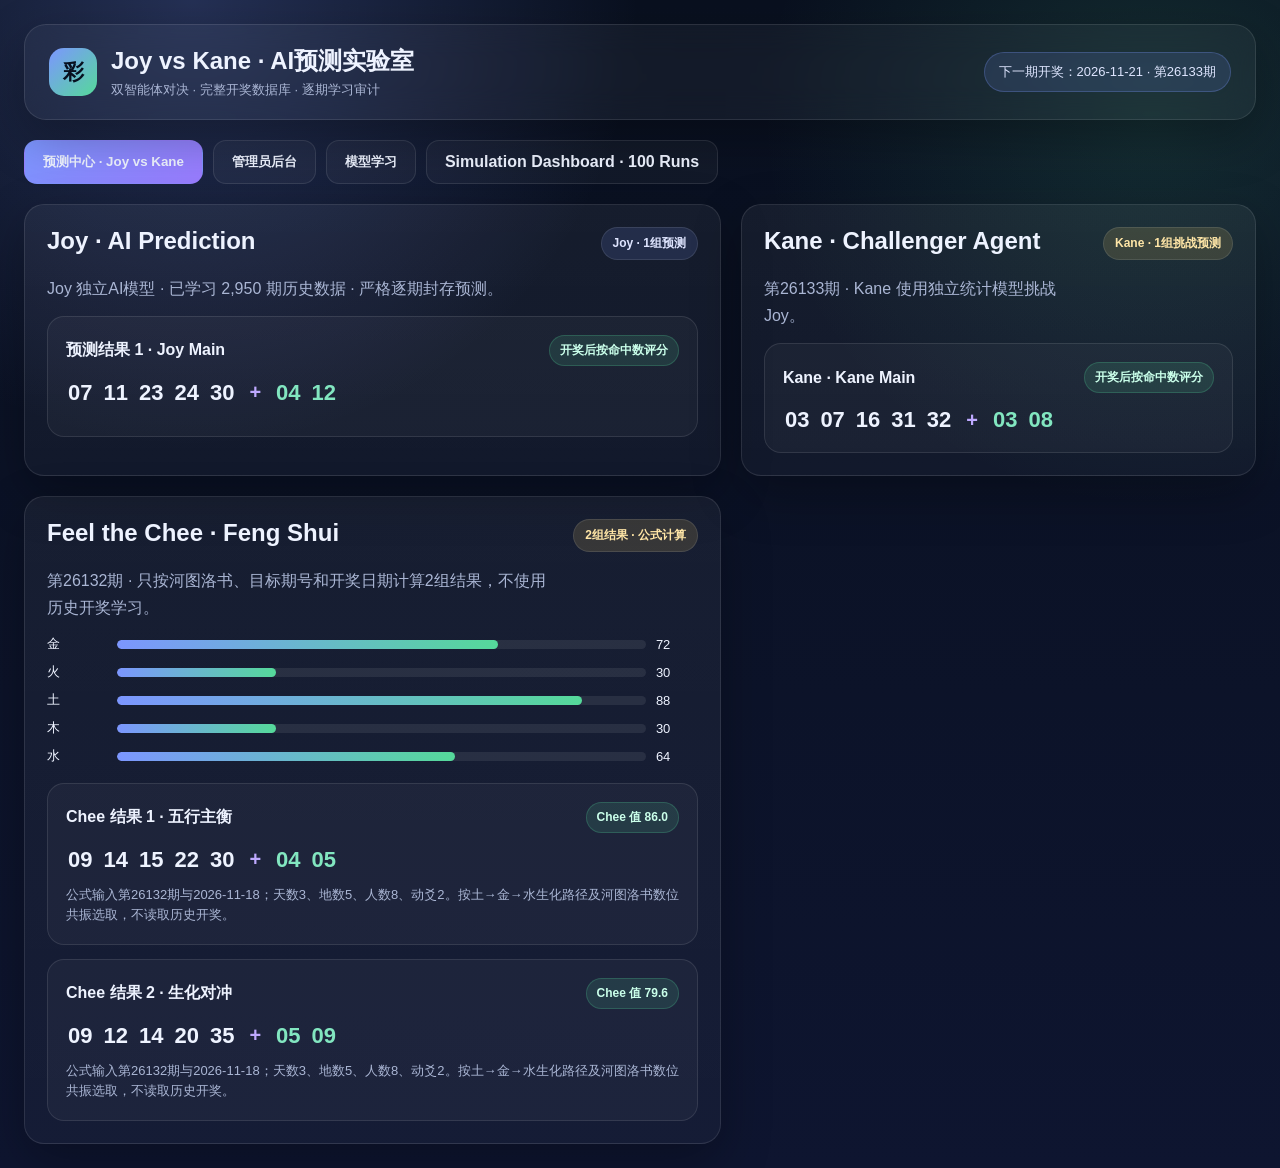
==== index.html @ 6cabce26 "Update homepage Joy ticket label" ====
<!DOCTYPE html>
<html lang="zh-CN">
<head>
<meta charset="UTF-8">
<meta name="viewport" content="width=device-width, initial-scale=1.0">
<meta http-equiv="Cache-Control" content="no-cache, no-store, must-revalidate">
<meta http-equiv="Pragma" content="no-cache">
<meta http-equiv="Expires" content="0">
<title>Feel the Chee · Joy vs Kane Prediction Lab</title>
<link rel="stylesheet" href="./assets/style.css?v=20261118-joykane6">
</head>
<body>
<div class="shell">
  <header class="header">
    <div class="brand">
      <div class="logo">彩</div>
      <div>
        <h1>Joy vs Kane · AI预测实验室</h1>
        <p>双智能体对决 · 完整开奖数据库 · 逐期学习审计</p>
      </div>
    </div>
    <div class="next">下一期开奖：正在读取...</div>
  </header>

  <nav class="tabs">
    <button class="tab active" data-page="prediction">预测中心 · Joy vs Kane</button>
    <button class="tab" data-page="admin">管理员后台</button>
    <button class="tab" data-page="learning">模型学习</button>
    <a class="tab" style="display:inline-block;text-decoration:none" href="./simulation.html">Simulation Dashboard · 100 Runs</a>
  </nav>

  <main>
    <section id="prediction" class="page active">
      <div class="grid">
        <div id="aiPredictionCard" class="card">
          <div class="section-head">
            <div>
              <h2>Joy · AI Prediction</h2>
              <div class="muted">Joy 的独立AI模型 · 严格逐期预测，开奖后学习。</div>
            </div>
            <span class="badge blue">Joy · 1组主预测</span>
          </div>
          <div class="forecast-list">
            <div class="forecast"><div class="muted">正在读取 Joy 的预测结果...</div></div>
          </div>
        </div>

        <div id="kanePredictionCard" class="card">
          <div class="section-head">
            <div>
              <h2>Kane · Challenger Agent</h2>
              <div class="muted">数学平衡与 OVERDUE NUMBERS 模型。独立训练，每期向 Joy 发起挑战。</div>
            </div>
            <span class="badge gold">Kane · 3组挑战预测</span>
          </div>
          <div class="forecast-list">
            <div class="forecast"><div class="muted">正在读取 Kane 的挑战号码...</div></div>
          </div>
        </div>

        <div id="cheePredictionCard" class="card">
          <div class="section-head">
            <div>
              <h2>Feel the Chee · Feng Shui</h2>
              <div class="muted">独立公式模型：只按河图洛书、目标期号与开奖日期计算，不使用历史开奖学习。</div>
            </div>
            <span class="badge gold">2组结果 · 公式计算</span>
          </div>
          <div class="chee-bars">
            <div class="chee-row"><span>金</span><div class="bar"><div class="fill" style="width:0%"></div></div><span>0</span></div>
            <div class="chee-row"><span>火</span><div class="bar"><div class="fill" style="width:0%"></div></div><span>0</span></div>
            <div class="chee-row"><span>土</span><div class="bar"><div class="fill" style="width:0%"></div></div><span>0</span></div>
            <div class="chee-row"><span>木</span><div class="bar"><div class="fill" style="width:0%"></div></div><span>0</span></div>
            <div class="chee-row"><span>水</span><div class="bar"><div class="fill" style="width:0%"></div></div><span>0</span></div>
          </div>
          <div class="forecast-list">
            <div class="forecast"><div class="muted">正在运行河图洛书公式...</div></div>
          </div>
        </div>
      </div>
    </section>

    <section id="admin" class="page">
      <div class="card">
        <div class="section-head">
          <div>
            <h2>管理员后台</h2>
            <div class="muted">完整历史开奖记录，支持搜索、每页10条、编辑、删除与同步状态检查。</div>
          </div>
          <span class="badge blue">完整数据库</span>
        </div>

        <div class="toolbar">
          <input id="searchInput" class="search" placeholder="搜索期次、日期或号码">
          <div id="syncMeta" class="muted">正在加载完整开奖数据库...</div>
        </div>

        <div style="overflow:auto">
          <table>
            <thead>
              <tr>
                <th>期次</th>
                <th>开奖日期</th>
                <th>开奖号码</th>
                <th>同步状态</th>
                <th>操作</th>
              </tr>
            </thead>
            <tbody id="drawBody"></tbody>
          </table>
        </div>
        <div id="pager" class="pager"></div>
      </div>
    </section>

    <section id="learning" class="page">
      <div id="joyKaneLearning" class="card">
        <div class="section-head">
          <div>
            <h2>Joy & Kane · 双智能体学习中心</h2>
            <div class="muted">正在读取独立模型状态、每日百万次搜索记录和逐期对决数据...</div>
          </div>
          <span class="badge blue">加载中</span>
        </div>
      </div>
      <div id="joyKaneAudit" class="card">
        <h2>Draw-by-draw audit · 逐期开奖封存审计</h2>
        <div class="muted">正在读取预测账本与开奖评分...</div>
      </div>
    </section>
  </main>
</div>

<div id="editModal" class="modal">
  <div class="modal-card">
    <h3>编辑开奖记录</h3>
    <div class="form-grid">
      <input id="editIssue" placeholder="期次">
      <input id="editDate" placeholder="日期">
      <input id="editFront" placeholder="前区：01 02 03 04 05">
      <input id="editBack" placeholder="后区：01 02">
    </div>
    <div class="modal-actions">
      <button class="btn del" onclick="closeModal()">取消</button>
      <button class="btn edit" onclick="saveEdit()">保存修改</button>
    </div>
  </div>
</div>

<script src="./assets/app.js?v=20261118-joykane6"></script>
<script src="./assets/chee-runtime.js?v=20261118-joykane6"></script>
<script src="./assets/chee-backtest.js?v=20261118-joykane6"></script>
<script src="./assets/joy-kane.js?v=20261118-joykane6"></script>
</body>
</html>
---- assets/style.css ----
:root{
  --bg:#0a1020;
  --panel:#121a35;
  --panel2:#172142;
  --line:rgba(255,255,255,.10);
  --text:#eef3ff;
  --muted:#aab6d4;
  --blue:#7c96ff;
  --green:#55d99a;
  --yellow:#ffd166;
  --red:#ff6b6b;
  --shadow:0 18px 50px rgba(0,0,0,.28);
}
*{box-sizing:border-box}
body{
  margin:0;
  background:
    radial-gradient(circle at 15% 0%,rgba(124,150,255,.24),transparent 28%),
    radial-gradient(circle at 90% 10%,rgba(85,217,154,.14),transparent 25%),
    linear-gradient(180deg,#09101f,#0e1530);
  color:var(--text);
  font-family:"PingFang SC","Microsoft YaHei",Arial,sans-serif;
}
.shell{max-width:1280px;margin:0 auto;padding:24px}
.header{
  display:flex;justify-content:space-between;align-items:center;gap:20px;
  padding:20px 24px;border:1px solid var(--line);border-radius:22px;
  background:rgba(255,255,255,.045);box-shadow:var(--shadow);backdrop-filter:blur(16px)
}
.brand{display:flex;align-items:center;gap:14px}
.logo{
  width:48px;height:48px;border-radius:15px;display:grid;place-items:center;
  color:#07101f;font-weight:900;font-size:21px;
  background:linear-gradient(135deg,var(--blue),var(--green))
}
.brand h1{margin:0;font-size:24px}
.brand p{margin:4px 0 0;color:var(--muted);font-size:13px}
.next{
  padding:10px 14px;border:1px solid rgba(124,150,255,.26);
  background:rgba(124,150,255,.14);border-radius:999px;color:#dfe6ff;font-size:13px
}
.tabs{
  display:flex;gap:10px;flex-wrap:wrap;margin-top:20px
}
.tab{
  border:1px solid var(--line);background:rgba(255,255,255,.04);color:var(--text);
  padding:12px 18px;border-radius:13px;cursor:pointer;font-weight:700
}
.tab.active{background:linear-gradient(135deg,var(--blue),#9a7cff);border-color:transparent}
.page{display:none;margin-top:20px}
.page.active{display:block}
.grid{display:grid;grid-template-columns:1.15fr .85fr;gap:20px}
.card{
  border:1px solid var(--line);border-radius:20px;
  background:linear-gradient(180deg,rgba(255,255,255,.05),rgba(255,255,255,.03));
  box-shadow:var(--shadow);padding:22px
}
.card h2,.card h3{margin-top:0}
.muted{color:var(--muted);line-height:1.7}
.section-head{display:flex;justify-content:space-between;gap:16px;align-items:flex-start;margin-bottom:14px}
.badge{
  display:inline-flex;padding:7px 11px;border-radius:999px;font-size:12px;font-weight:800;
  border:1px solid var(--line);white-space:nowrap
}
.badge.blue{background:rgba(124,150,255,.14);color:#dfe5ff}
.badge.gold{background:rgba(255,209,102,.14);color:#ffe6a7}
.forecast-list{display:grid;gap:14px}
.forecast{
  padding:18px;border-radius:17px;border:1px solid var(--line);background:rgba(255,255,255,.035)
}
.forecast-top{display:flex;justify-content:space-between;gap:12px;align-items:center;margin-bottom:13px}
.score{
  padding:6px 10px;border-radius:999px;background:rgba(85,217,154,.13);
  color:#caffea;border:1px solid rgba(85,217,154,.22);font-size:12px;font-weight:800
}
.numbers{display:flex;align-items:center;gap:7px;flex-wrap:wrap}
.ball{
  width:auto;height:auto;border-radius:0;display:inline;
  background:transparent;color:var(--text);font-weight:900;border:0;
  font-size:22px;line-height:1.25;padding:0 2px
}
.ball.back{
  background:transparent;color:#82e6c0;border:0
}
.plus{margin:0 6px;color:#bea9ff;font-size:20px;font-weight:900}
.reason{margin-top:11px;color:var(--muted);font-size:13px;line-height:1.6}
.chee-bars{display:grid;gap:10px;margin:14px 0 18px}
.chee-row{display:grid;grid-template-columns:60px 1fr 42px;gap:10px;align-items:center;font-size:13px}
.bar{height:9px;background:rgba(255,255,255,.08);border-radius:999px;overflow:hidden}
.fill{height:100%;background:linear-gradient(90deg,var(--blue),var(--green));border-radius:999px}
.toolbar{
  display:flex;gap:10px;flex-wrap:wrap;justify-content:space-between;align-items:center;margin-bottom:14px
}
.search{
  min-width:220px;padding:11px 13px;border-radius:12px;border:1px solid var(--line);
  background:rgba(255,255,255,.04);color:var(--text);outline:none
}
table{width:100%;border-collapse:collapse}
th,td{padding:13px 10px;border-bottom:1px solid var(--line);text-align:center;font-size:13px}
th{color:#cbd5f3;font-weight:800}
.status{
  display:inline-flex;padding:6px 10px;border-radius:999px;font-weight:800;font-size:12px
}
.wait{background:var(--yellow);color:#3c2e00}
.ok{background:var(--green);color:#062718}
.fail{background:var(--red);color:white}
.btn{
  border:0;border-radius:9px;padding:8px 11px;color:white;cursor:pointer;font-weight:700
}
.btn.edit{background:#647dff}
.btn.del{background:#d75568}
.pager{display:flex;justify-content:center;gap:7px;margin-top:16px}
.pager button{
  border:1px solid var(--line);background:rgba(255,255,255,.05);color:var(--text);
  min-width:34px;height:34px;border-radius:9px;cursor:pointer
}
.pager button.active{background:var(--blue)}
.log-list{display:grid;gap:14px}
.log{
  display:grid;grid-template-columns:110px 1fr;gap:16px;padding:18px;
  border-radius:16px;border:1px solid var(--line);background:rgba(255,255,255,.035)
}
.log-time{color:#c8d2ef;font-size:12px}
.log-title{font-weight:800;margin-bottom:7px}
.log-body{color:var(--muted);line-height:1.7;font-size:13px}
.weight-grid{display:grid;grid-template-columns:repeat(4,1fr);gap:12px}
.weight{
  padding:16px;border-radius:15px;border:1px solid var(--line);background:rgba(255,255,255,.035)
}
.weight strong{font-size:24px;display:block;margin-top:6px}
.modal{
  position:fixed;inset:0;background:rgba(0,0,0,.66);display:none;align-items:center;justify-content:center;padding:20px
}
.modal.show{display:flex}
.modal-card{width:min(560px,100%);background:#131b36;border:1px solid var(--line);border-radius:18px;padding:22px}
.form-grid{display:grid;grid-template-columns:1fr 1fr;gap:12px}
.form-grid input{
  width:100%;padding:11px 12px;border-radius:11px;border:1px solid var(--line);
  background:rgba(255,255,255,.04);color:var(--text)
}
.modal-actions{display:flex;justify-content:flex-end;gap:10px;margin-top:16px}
@media(max-width:900px){.grid{grid-template-columns:1fr}.weight-grid{grid-template-columns:1fr 1fr}.header{align-items:flex-start;flex-direction:column}}
@media(max-width:600px){.form-grid{grid-template-columns:1fr}.weight-grid{grid-template-columns:1fr}.log{grid-template-columns:1fr}}


/* Joy vs Kane dashboard and draw-by-draw audit */
.duel-agent-grid{display:grid;grid-template-columns:repeat(2,minmax(0,1fr));gap:16px;margin:16px 0}
.duel-agent-learning{margin:0}
.signal-weights{display:flex;gap:7px;flex-wrap:wrap}
.signal-weight{display:inline-flex;padding:6px 9px;border-radius:8px;background:rgba(255,255,255,.06);font-size:12px;color:var(--text)}
.audit-wrap{width:100%;overflow:auto;border-radius:12px}
.audit-table{min-width:1120px}
.audit-table th{position:sticky;top:0;z-index:1;background:#1a2130}
.audit-table td{vertical-align:top;min-width:150px}
.audit-table td:nth-child(3),.audit-table td:nth-child(4){min-width:310px}
.audit-agent-cell{display:grid;gap:10px}
.audit-ticket{padding:9px;border:1px solid rgba(255,255,255,.08);border-radius:10px;background:rgba(255,255,255,.025)}
.audit-ticket-head{font-size:11px;color:var(--muted);margin-bottom:6px}
.audit-ticket .numbers{gap:4px}
.audit-ticket .ball{width:25px;height:25px;font-size:11px}
.audit-hit{font-size:11px;color:var(--muted);margin-top:7px}
.audit-best{font-size:12px;font-weight:800;padding:7px 9px;border-radius:8px;background:rgba(255,209,102,.09)}
.audit-cutoff{font-size:11px;color:var(--muted);margin-top:5px}
.duel-overview{margin:14px 0}
#joyKaneAudit .toolbar{align-items:center}
#joyKaneAudit .search{max-width:240px}
@media(max-width:900px){.duel-agent-grid{grid-template-columns:1fr}}
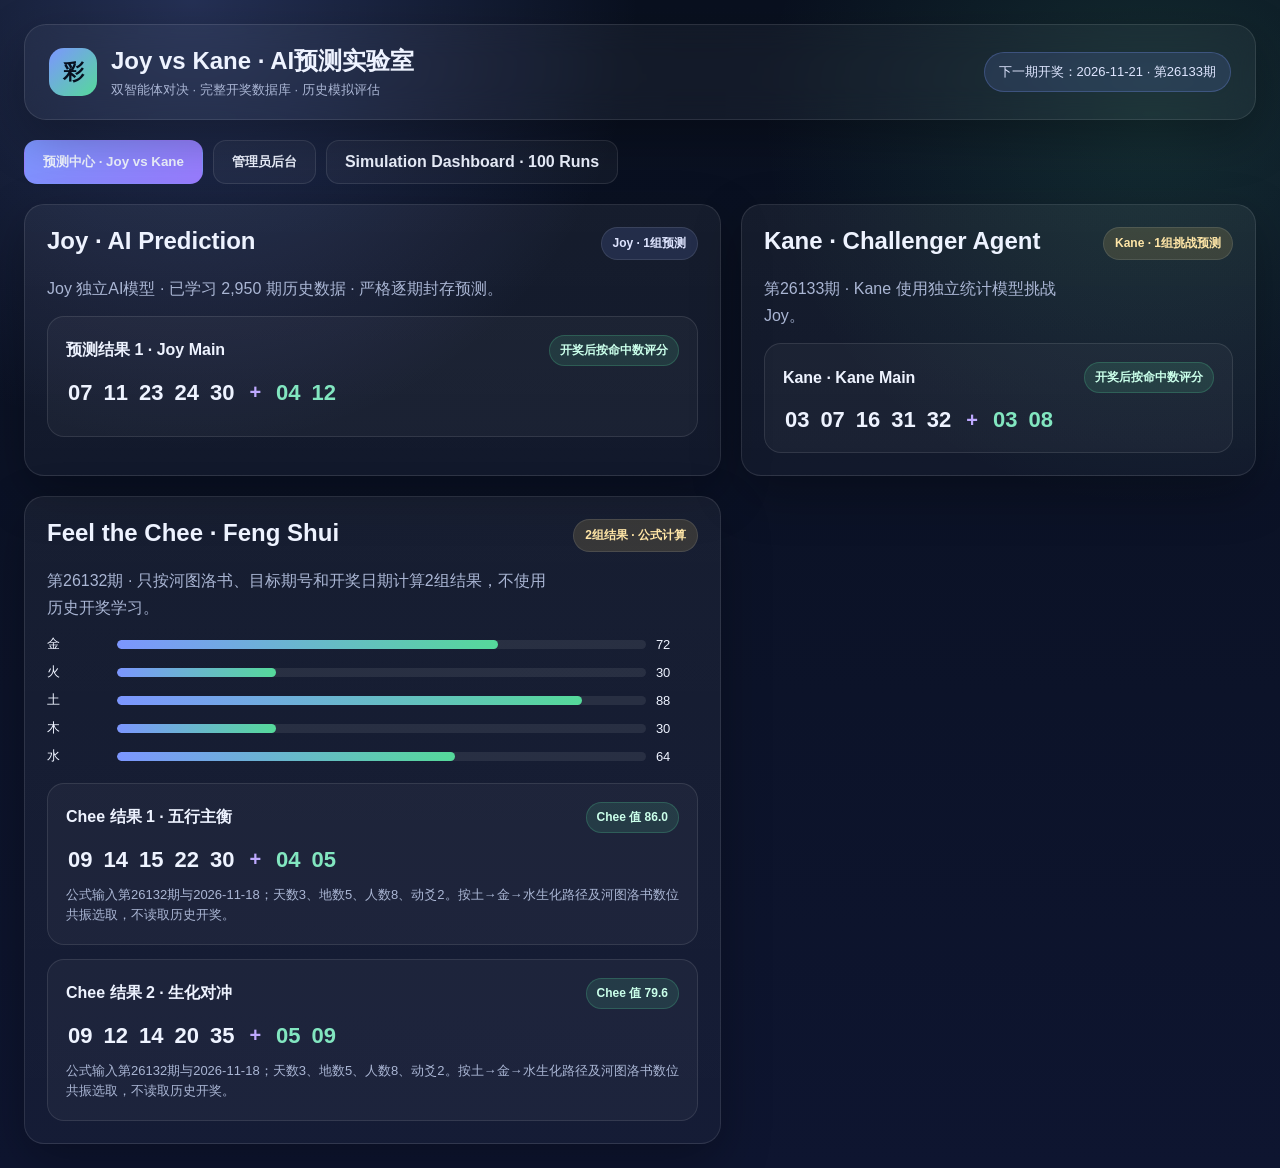
==== commit 1b987327: "Remove legacy machine learning tab and panel" ====
--- a/index.html
+++ b/index.html
@@ -16,7 +16,7 @@
       <div class="logo">彩</div>
       <div>
         <h1>Joy vs Kane · AI预测实验室</h1>
-        <p>双智能体对决 · 完整开奖数据库 · 逐期学习审计</p>
+        <p>双智能体对决 · 完整开奖数据库 · 历史模拟评估</p>
       </div>
     </div>
     <div class="next">下一期开奖：正在读取...</div>
@@ -25,7 +25,6 @@
   <nav class="tabs">
     <button class="tab active" data-page="prediction">预测中心 · Joy vs Kane</button>
     <button class="tab" data-page="admin">管理员后台</button>
-    <button class="tab" data-page="learning">模型学习</button>
     <a class="tab" style="display:inline-block;text-decoration:none" href="./simulation.html">Simulation Dashboard · 100 Runs</a>
   </nav>
 
@@ -51,7 +50,7 @@
               <h2>Kane · Challenger Agent</h2>
               <div class="muted">数学平衡与 OVERDUE NUMBERS 模型。独立训练，每期向 Joy 发起挑战。</div>
             </div>
-            <span class="badge gold">Kane · 3组挑战预测</span>
+            <span class="badge gold">Kane · 1组挑战预测</span>
           </div>
           <div class="forecast-list">
             <div class="forecast"><div class="muted">正在读取 Kane 的挑战号码...</div></div>
@@ -113,21 +112,6 @@
       </div>
     </section>
 
-    <section id="learning" class="page">
-      <div id="joyKaneLearning" class="card">
-        <div class="section-head">
-          <div>
-            <h2>Joy & Kane · 双智能体学习中心</h2>
-            <div class="muted">正在读取独立模型状态、每日百万次搜索记录和逐期对决数据...</div>
-          </div>
-          <span class="badge blue">加载中</span>
-        </div>
-      </div>
-      <div id="joyKaneAudit" class="card">
-        <h2>Draw-by-draw audit · 逐期开奖封存审计</h2>
-        <div class="muted">正在读取预测账本与开奖评分...</div>
-      </div>
-    </section>
   </main>
 </div>
 
@@ -147,9 +131,9 @@
   </div>
 </div>
 
-<script src="./assets/app.js?v=20261118-joykane6"></script>
+<script src="./assets/app.js?v=20261119-single-main"></script>
 <script src="./assets/chee-runtime.js?v=20261118-joykane6"></script>
 <script src="./assets/chee-backtest.js?v=20261118-joykane6"></script>
-<script src="./assets/joy-kane.js?v=20261118-joykane6"></script>
+<script src="./assets/joy-kane.js?v=20261119-single-main"></script>
 </body>
 </html>
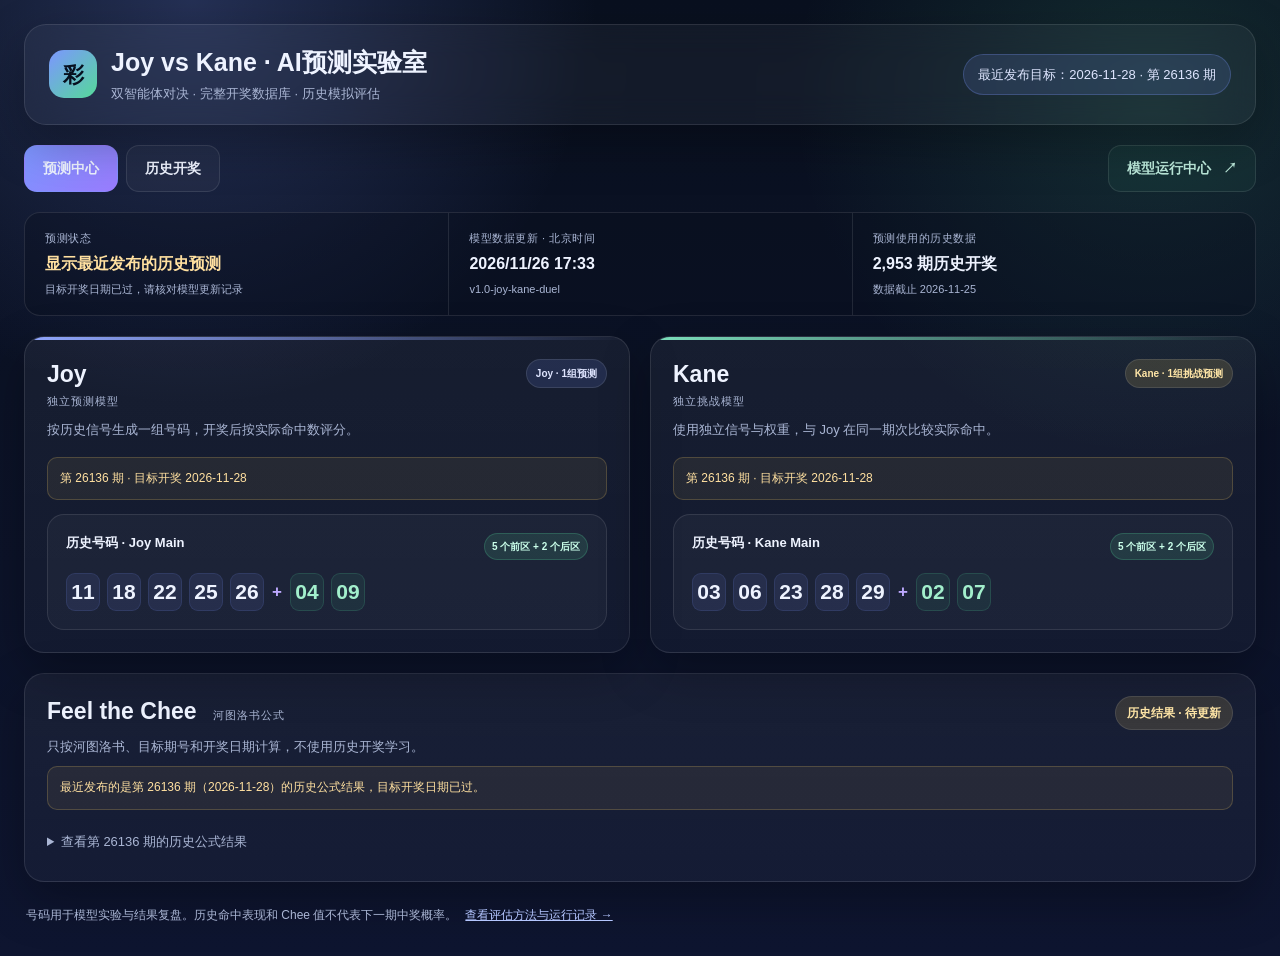
==== commit 44a5f2b9: "Fix website data freshness and improve model operations usability" ====
--- a/index.html
+++ b/index.html
@@ -7,9 +7,11 @@
 <meta http-equiv="Pragma" content="no-cache">
 <meta http-equiv="Expires" content="0">
 <title>Feel the Chee · Joy vs Kane Prediction Lab</title>
-<link rel="stylesheet" href="./assets/style.css?v=20261118-joykane6">
+<meta name="description" content="Joy 与 Kane 的逐期预测、封存状态、历史开奖与模型实验记录。">
+<link rel="stylesheet" href="./assets/style.css?v=20261126-review1">
 </head>
 <body>
+<a class="skip-link" href="#main">跳到主要内容</a>
 <div class="shell">
   <header class="header">
     <div class="brand">
@@ -19,52 +21,62 @@
         <p>双智能体对决 · 完整开奖数据库 · 历史模拟评估</p>
       </div>
     </div>
-    <div class="next">下一期开奖：正在读取...</div>
+    <div class="next" aria-live="polite">目标开奖：正在读取...</div>
   </header>
 
-  <nav class="tabs">
-    <button class="tab active" data-page="prediction">预测中心 · Joy vs Kane</button>
-    <button class="tab" data-page="admin">管理员后台</button>
-    <a class="tab" style="display:inline-block;text-decoration:none" href="./simulation.html">Simulation Dashboard · 100 Runs</a>
+  <nav class="tabs" aria-label="主要导航">
+    <div class="page-tabs" role="tablist" aria-label="实验室页面">
+      <button id="tab-prediction" class="tab active" role="tab" aria-selected="true" aria-controls="prediction" data-page="prediction">预测中心</button>
+      <button id="tab-admin" class="tab" role="tab" aria-selected="false" aria-controls="admin" tabindex="-1" data-page="admin">历史开奖</button>
+    </div>
+    <a class="tab ops-link" href="./simulation.html">模型运行中心 <span aria-hidden="true">↗</span></a>
   </nav>
 
-  <main>
-    <section id="prediction" class="page active">
+  <main id="main" tabindex="-1">
+    <section id="prediction" class="page active" role="tabpanel" aria-labelledby="tab-prediction">
+      <div class="prediction-overview" aria-label="预测与数据状态" aria-live="polite">
+        <div><span class="overview-label">预测状态</span><strong id="homeLockStatus">正在检查封存记录</strong><span id="homeLockDetail">Joy / Kane · 每期各一组号码</span></div>
+        <div><span class="overview-label">模型数据更新 · 北京时间</span><strong id="homeUpdatedAt">—</strong><span id="homeVersion">正在读取当前版本</span></div>
+        <div><span class="overview-label">预测使用的历史数据</span><strong id="homeArchiveCount">—</strong><span id="homeArchiveThrough">正在读取数据截止日期</span></div>
+      </div>
       <div class="grid">
-        <div id="aiPredictionCard" class="card">
+        <div id="aiPredictionCard" class="card agent-card joy-card">
           <div class="section-head">
             <div>
-              <h2>Joy · AI Prediction</h2>
+              <h2>Joy <span class="agent-role">独立预测模型</span></h2>
               <div class="muted">Joy 的独立AI模型 · 严格逐期预测，开奖后学习。</div>
             </div>
             <span class="badge blue">Joy · 1组主预测</span>
           </div>
+          <p class="forecast-meta">正在核对预测期次...</p>
           <div class="forecast-list">
             <div class="forecast"><div class="muted">正在读取 Joy 的预测结果...</div></div>
           </div>
         </div>
 
-        <div id="kanePredictionCard" class="card">
+        <div id="kanePredictionCard" class="card agent-card kane-card">
           <div class="section-head">
             <div>
-              <h2>Kane · Challenger Agent</h2>
-              <div class="muted">数学平衡与 OVERDUE NUMBERS 模型。独立训练，每期向 Joy 发起挑战。</div>
+              <h2>Kane <span class="agent-role">独立挑战模型</span></h2>
+              <div class="muted">独立训练与评分，每期向 Joy 发起挑战。</div>
             </div>
             <span class="badge gold">Kane · 1组挑战预测</span>
           </div>
+          <p class="forecast-meta">正在核对预测期次...</p>
           <div class="forecast-list">
             <div class="forecast"><div class="muted">正在读取 Kane 的挑战号码...</div></div>
           </div>
         </div>
 
-        <div id="cheePredictionCard" class="card">
+        <div id="cheePredictionCard" class="card chee-card">
           <div class="section-head">
             <div>
-              <h2>Feel the Chee · Feng Shui</h2>
+              <h2>Feel the Chee <span class="agent-role">河图洛书公式</span></h2>
               <div class="muted">独立公式模型：只按河图洛书、目标期号与开奖日期计算，不使用历史开奖学习。</div>
             </div>
             <span class="badge gold">2组结果 · 公式计算</span>
           </div>
+          <p id="cheeStatus" class="forecast-meta" aria-live="polite">正在核对公式结果的目标期次...</p>
           <div class="chee-bars">
             <div class="chee-row"><span>金</span><div class="bar"><div class="fill" style="width:0%"></div></div><span>0</span></div>
             <div class="chee-row"><span>火</span><div class="bar"><div class="fill" style="width:0%"></div></div><span>0</span></div>
@@ -77,63 +89,66 @@
           </div>
         </div>
       </div>
+      <p class="prediction-note">号码用于模型实验与结果复盘。历史命中表现和 Chee 值不代表下一期中奖概率。<a href="./simulation.html">查看评估方法与运行记录 →</a></p>
     </section>
 
-    <section id="admin" class="page">
+    <section id="admin" class="page" role="tabpanel" aria-labelledby="tab-admin" hidden>
       <div class="card">
         <div class="section-head">
           <div>
-            <h2>管理员后台</h2>
-            <div class="muted">完整历史开奖记录，支持搜索、每页10条、编辑、删除与同步状态检查。</div>
+            <h2>历史开奖记录</h2>
+            <div class="muted">搜索期次、日期或号码，每页显示 10 条。本地编辑和隐藏仅保存在此浏览器，不会修改线上数据库或模型训练数据。</div>
           </div>
-          <span class="badge blue">完整数据库</span>
+          <span class="badge blue">公开数据浏览</span>
         </div>
 
         <div class="toolbar">
-          <input id="searchInput" class="search" placeholder="搜索期次、日期或号码">
-          <div id="syncMeta" class="muted">正在加载完整开奖数据库...</div>
+          <label class="search-label" for="searchInput">搜索开奖记录<input id="searchInput" class="search" type="search" placeholder="例如：26135 或 2026-11-25"></label>
+          <button id="resetLocalChanges" class="btn secondary" type="button">恢复原始记录</button>
+          <div id="syncMeta" class="muted" aria-live="polite">正在加载完整开奖数据库...</div>
         </div>
 
-        <div style="overflow:auto">
-          <table>
+        <div class="archive-table-wrap" role="region" aria-label="历史开奖记录，可横向滚动" tabindex="0">
+          <table class="archive-table">
             <thead>
               <tr>
                 <th>期次</th>
                 <th>开奖日期</th>
                 <th>开奖号码</th>
-                <th>同步状态</th>
-                <th>操作</th>
+                <th>记录状态</th>
+                <th>浏览器本地操作</th>
               </tr>
             </thead>
             <tbody id="drawBody"></tbody>
           </table>
         </div>
-        <div id="pager" class="pager"></div>
+        <p id="archiveResultCount" class="archive-count" aria-live="polite"></p>
+        <div id="pager" class="pager" aria-label="开奖记录分页"></div>
       </div>
     </section>
 
   </main>
 </div>
 
-<div id="editModal" class="modal">
+<div id="editModal" class="modal" role="dialog" aria-modal="true" aria-labelledby="editTitle">
   <div class="modal-card">
-    <h3>编辑开奖记录</h3>
+    <h3 id="editTitle">编辑浏览器本地记录</h3>
+    <p class="muted">修改仅保存在此浏览器，线上数据库和预测结果不受影响。</p>
     <div class="form-grid">
-      <input id="editIssue" placeholder="期次">
-      <input id="editDate" placeholder="日期">
-      <input id="editFront" placeholder="前区：01 02 03 04 05">
-      <input id="editBack" placeholder="后区：01 02">
+      <label for="editIssue">期次<input id="editIssue" inputmode="numeric" placeholder="期次"></label>
+      <label for="editDate">开奖日期<input id="editDate" type="date"></label>
+      <label for="editFront">前区 · 5 个号码<input id="editFront" placeholder="01 02 03 04 05"></label>
+      <label for="editBack">后区 · 2 个号码<input id="editBack" placeholder="01 02"></label>
     </div>
     <div class="modal-actions">
       <button class="btn del" onclick="closeModal()">取消</button>
-      <button class="btn edit" onclick="saveEdit()">保存修改</button>
+      <button class="btn edit" onclick="saveEdit()">保存到此浏览器</button>
     </div>
   </div>
 </div>
 
-<script src="./assets/app.js?v=20261119-single-main"></script>
-<script src="./assets/chee-runtime.js?v=20261118-joykane6"></script>
-<script src="./assets/chee-backtest.js?v=20261118-joykane6"></script>
-<script src="./assets/joy-kane.js?v=20261119-single-main"></script>
+<script src="./assets/app.js?v=20261126-review1"></script>
+<script src="./assets/chee-runtime.js?v=20261126-review1"></script>
+<script src="./assets/joy-kane.js?v=20261126-review1"></script>
 </body>
 </html>
--- a/assets/style.css
+++ b/assets/style.css
@@ -49,7 +49,7 @@
 .tab.active{background:linear-gradient(135deg,var(--blue),#9a7cff);border-color:transparent}
 .page{display:none;margin-top:20px}
 .page.active{display:block}
-.grid{display:grid;grid-template-columns:1.15fr .85fr;gap:20px}
+.grid{display:grid;grid-template-columns:repeat(2,minmax(0,1fr));gap:20px}
 .card{
   border:1px solid var(--line);border-radius:20px;
   background:linear-gradient(180deg,rgba(255,255,255,.05),rgba(255,255,255,.03));
@@ -165,3 +165,135 @@
 #joyKaneAudit .toolbar{align-items:center}
 #joyKaneAudit .search{max-width:240px}
 @media(max-width:900px){.duel-agent-grid{grid-template-columns:1fr}}
+
+/* Public prediction and archive views */
+[hidden]{display:none!important}
+html{scroll-behavior:smooth}
+body{line-height:1.5}
+button,input{font:inherit}
+a{color:#b4c6ff}
+a:hover{color:#e1eaff}
+button:focus-visible,a:focus-visible,input:focus-visible,summary:focus-visible,[tabindex="0"]:focus-visible{outline:3px solid #a9baff;outline-offset:4px}
+.skip-link{position:fixed;left:20px;top:-80px;z-index:30;padding:12px 18px;border-radius:10px;background:#eef3ff;color:#09101f}
+.skip-link:focus{top:12px;color:#09101f}
+.logo{flex-shrink:0}
+.brand h1{font-size:clamp(19px,2.1vw,25px);line-height:1.4}
+.next{white-space:nowrap;font-variant-numeric:tabular-nums}
+.tabs{align-items:center;justify-content:space-between}
+.page-tabs{display:flex;gap:8px}
+.tab{font-size:14px;text-decoration:none;transition:background .15s,border-color .15s;min-height:44px}
+.tab:hover{border-color:rgba(180,198,255,.5)}
+.ops-link{color:#bdebdc;background:rgba(85,217,154,.06)}
+.ops-link span{margin-left:8px}
+.prediction-overview{display:grid;grid-template-columns:1.05fr 1fr 1fr;gap:0;margin-bottom:20px;border:1px solid var(--line);border-radius:16px;background:rgba(9,16,31,.35)}
+.prediction-overview>div{padding:17px 20px;min-width:0}
+.prediction-overview>div+div{border-left:1px solid var(--line)}
+.prediction-overview span,.prediction-overview strong{display:block}
+.prediction-overview .overview-label{font-size:11px;letter-spacing:.5px;color:var(--muted);margin-bottom:6px}
+.prediction-overview strong{font-size:16px;line-height:1.5;font-variant-numeric:tabular-nums}
+.prediction-overview strong+span{font-size:11px;color:var(--muted);margin-top:5px;overflow-wrap:anywhere}
+#homeLockStatus{color:#99e9c9}
+#homeLockStatus.is-stale{color:#ffe0a0}
+.card{min-width:0}
+.agent-card{display:flex;flex-direction:column;position:relative;overflow:hidden}
+.agent-card::before{content:"";position:absolute;inset:0 0 auto;height:3px;background:linear-gradient(90deg,#91a7ff,transparent)}
+.kane-card::before{background:linear-gradient(90deg,#7ce0bc,transparent)}
+.agent-card .section-head{min-height:83px;margin-bottom:7px}
+.agent-card .forecast-list{margin-top:auto}
+.card h2{font-size:23px;line-height:1.35;margin-bottom:9px}
+.agent-role{display:block;color:var(--muted);font-size:11px;line-height:1.7;letter-spacing:1px;font-weight:500;margin-top:2px}
+.section-head .muted{font-size:13px;max-width:600px}
+.agent-card .badge{font-size:10px;padding:6px 9px}
+.forecast-meta{font-size:12px;color:#becbed;margin:8px 0 14px;font-variant-numeric:tabular-nums;line-height:1.8}
+.forecast-meta.is-stale{color:#ffe0a0;padding:10px 12px;background:rgba(255,209,102,.07);border:1px solid rgba(255,209,102,.2);border-radius:10px}
+.forecast-top{align-items:flex-start;font-size:13px;gap:8px}
+.forecast-top .score{font-size:10px;padding:5px 7px;white-space:nowrap}
+.numbers{gap:7px;font-variant-numeric:tabular-nums}
+.forecast .ball{min-width:34px;min-height:38px;display:inline-grid;place-items:center;padding:4px;border-radius:9px;background:rgba(124,150,255,.10);border:1px solid rgba(124,150,255,.13);font-size:21px}
+.forecast .ball.back{color:#a2efcc;background:rgba(85,217,154,.08);border-color:rgba(85,217,154,.16)}
+.forecast .plus{font-size:17px;margin:0 1px}
+.chee-card{grid-column:1/-1}
+.chee-card .forecast-list,.archived-results{display:grid;grid-template-columns:repeat(2,minmax(0,1fr));gap:14px}
+.chee-card .section-head{margin-bottom:0}
+.chee-card .agent-role{display:inline-block;margin-left:10px}
+.chee-card .chee-bars{grid-template-columns:repeat(5,minmax(0,1fr));gap:24px;margin:12px 0 22px}
+.chee-card .chee-row{grid-template-columns:1fr auto;gap:5px 10px}
+.chee-card .chee-row .bar{grid-row:2;grid-column:1/-1;height:5px}
+.chee-card .chee-row>span:last-child{grid-column:2;grid-row:1;color:var(--muted);font-variant-numeric:tabular-nums}
+.archived-formula{grid-column:1/-1}
+.archived-formula summary{cursor:pointer;color:var(--muted);font-size:13px;padding:8px 0}
+.archived-results{margin-top:14px}
+.prediction-note{padding:5px 2px;margin:18px 0 0;font-size:12px;line-height:1.8;color:var(--muted)}
+.prediction-note a{display:inline-block;margin-left:8px}
+.search-label{display:grid;gap:7px;font-size:12px;color:var(--muted);min-width:min(300px,100%)}
+.search{width:100%;min-width:0;outline-offset:3px}
+.toolbar{gap:16px;align-items:flex-end}
+#syncMeta{flex-basis:100%;font-size:12px}
+.btn{min-height:36px;font-size:12px;white-space:nowrap}
+.btn.secondary{border:1px solid var(--line);background:rgba(255,255,255,.045);color:var(--text)}
+.archive-table-wrap{overflow:auto;border-radius:10px}
+.archive-table{min-width:690px}
+.archive-table th{text-align:left;background:rgba(255,255,255,.025)}
+.archive-table td{text-align:left;white-space:nowrap}
+.archive-table td:last-child{display:flex;gap:7px;min-height:63px;align-items:center}
+.archive-table .archive-numbers{font-variant-numeric:tabular-nums;font-weight:700;letter-spacing:.4px}
+.empty-state{text-align:center!important;padding:30px 16px!important;color:var(--muted);white-space:normal!important}
+.archive-count{font-size:12px;color:var(--muted);margin:16px 0 0;text-align:center}
+.pager{flex-wrap:wrap;align-items:center}
+.pager button{height:38px;min-width:38px}
+.modal{z-index:20}
+.modal-card{max-height:90vh;overflow:auto}
+.modal-card .muted{font-size:13px}
+.form-grid label{display:grid;gap:7px;font-size:12px;color:var(--muted)}
+@media(max-width:900px){
+  .grid{grid-template-columns:repeat(2,minmax(0,1fr));gap:14px}
+  .header{gap:14px}
+  .agent-card{padding:17px}
+  .agent-card .section-head{min-height:130px;flex-direction:column;gap:9px}
+  .forecast{padding:14px}
+  .forecast-top{flex-direction:column}
+  .forecast .ball{min-width:28px;min-height:34px;font-size:18px}
+  .numbers{gap:5px}
+  .prediction-overview>div{padding:15px}
+}
+@media(max-width:680px){
+  .shell{padding:14px}
+  .header{padding:18px;border-radius:16px}
+  .brand{gap:11px}
+  .brand p{font-size:11px}
+  .next{white-space:normal;border-radius:10px;font-size:12px}
+  .tabs{gap:10px;margin-top:16px}
+  .tab{padding:10px 13px;font-size:13px}
+  .ops-link{padding:10px 12px}
+  .ops-link span{margin-left:3px}
+  .prediction-overview{grid-template-columns:1fr;margin-bottom:15px}
+  .prediction-overview>div{padding:12px 16px}
+  .prediction-overview>div+div{border-left:0;border-top:1px solid var(--line)}
+  .prediction-overview .overview-label{margin-bottom:3px}
+  .prediction-overview strong{font-size:15px}
+  .grid{grid-template-columns:1fr}
+  .card{padding:18px;border-radius:16px}
+  .agent-card .section-head{min-height:0;flex-direction:row}
+  .agent-card .forecast-list{margin-top:0}
+  .card h2{font-size:22px}
+  .forecast-top{flex-direction:row;align-items:center}
+  .chee-card .forecast-list,.archived-results{grid-template-columns:1fr}
+  .chee-card .chee-bars{gap:14px}
+  .chee-card .agent-role{display:block;margin-left:0}
+  .chee-card .section-head{flex-wrap:wrap;gap:10px}
+  .prediction-note a{display:block;margin-left:0;margin-top:5px}
+  .forecast .ball{min-width:32px;min-height:37px;font-size:20px}
+}
+@media(max-width:390px){
+  .shell{padding:10px}
+  .card{padding:15px}
+  .tab{padding:10px 11px;font-size:12px}
+  .page-tabs{gap:6px}
+  .ops-link{width:100%;text-align:center}
+  .forecast .ball{min-width:25px;min-height:32px;font-size:17px;padding:3px}
+  .numbers{gap:4px}
+  .forecast-top{flex-wrap:wrap;gap:8px}
+  .section-head{gap:8px}
+  .agent-card .badge{font-size:9px;padding:5px 7px}
+}
+@media(prefers-reduced-motion:reduce){html{scroll-behavior:auto}*,*::before,*::after{animation:none!important;transition:none!important}}
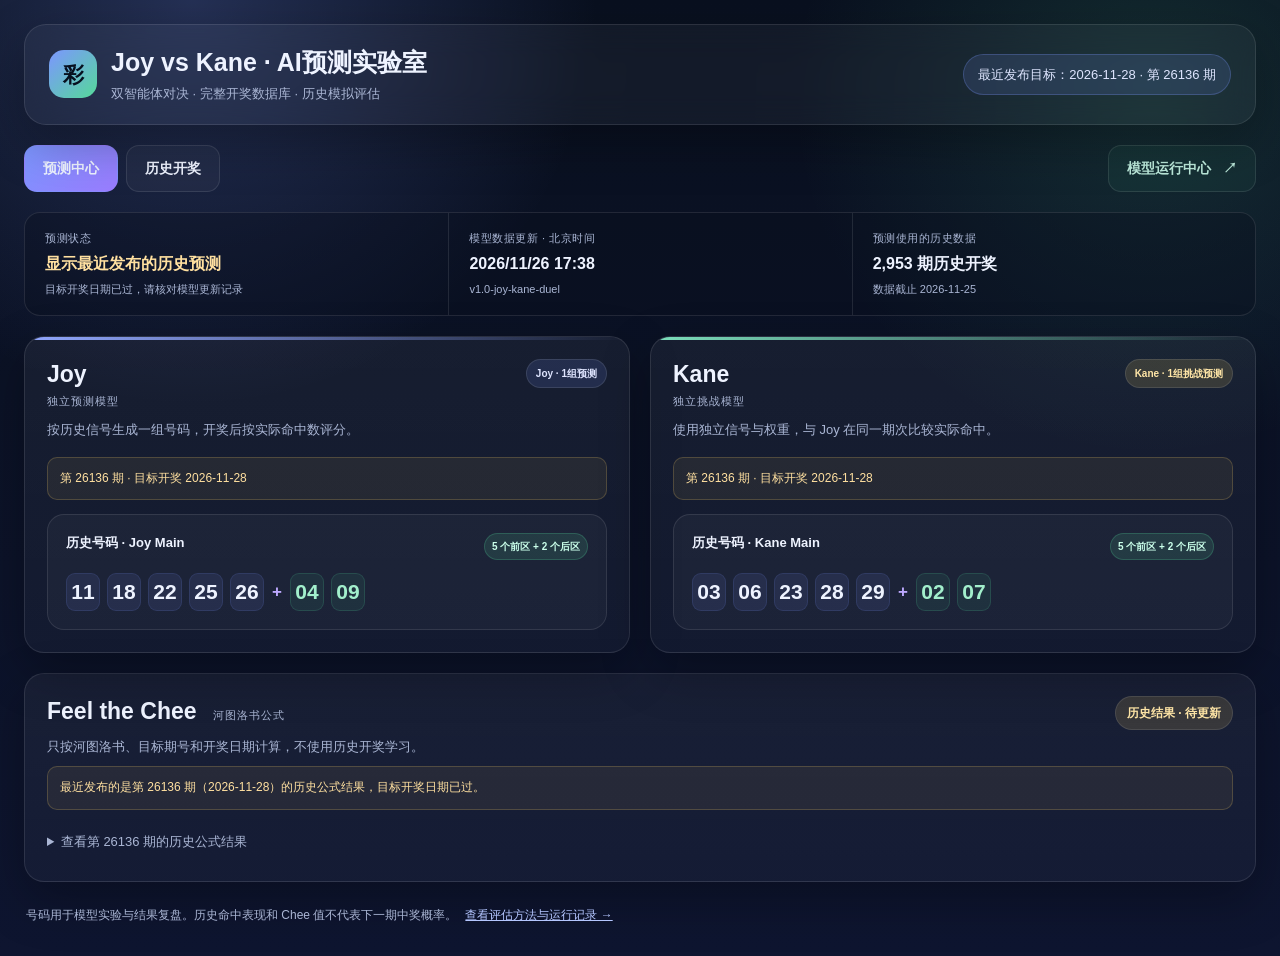
==== commit 76a6fb5a: "Remove million-cycle optimizer and preserve chronological replay contract" ====
--- a/index.html
+++ b/index.html
@@ -149,6 +149,6 @@
 
 <script src="./assets/app.js?v=20261126-review1"></script>
 <script src="./assets/chee-runtime.js?v=20261126-review1"></script>
-<script src="./assets/joy-kane.js?v=20261126-review1"></script>
+<script src="./assets/joy-kane.js?v=20261126-optimizer-removed"></script>
 </body>
 </html>
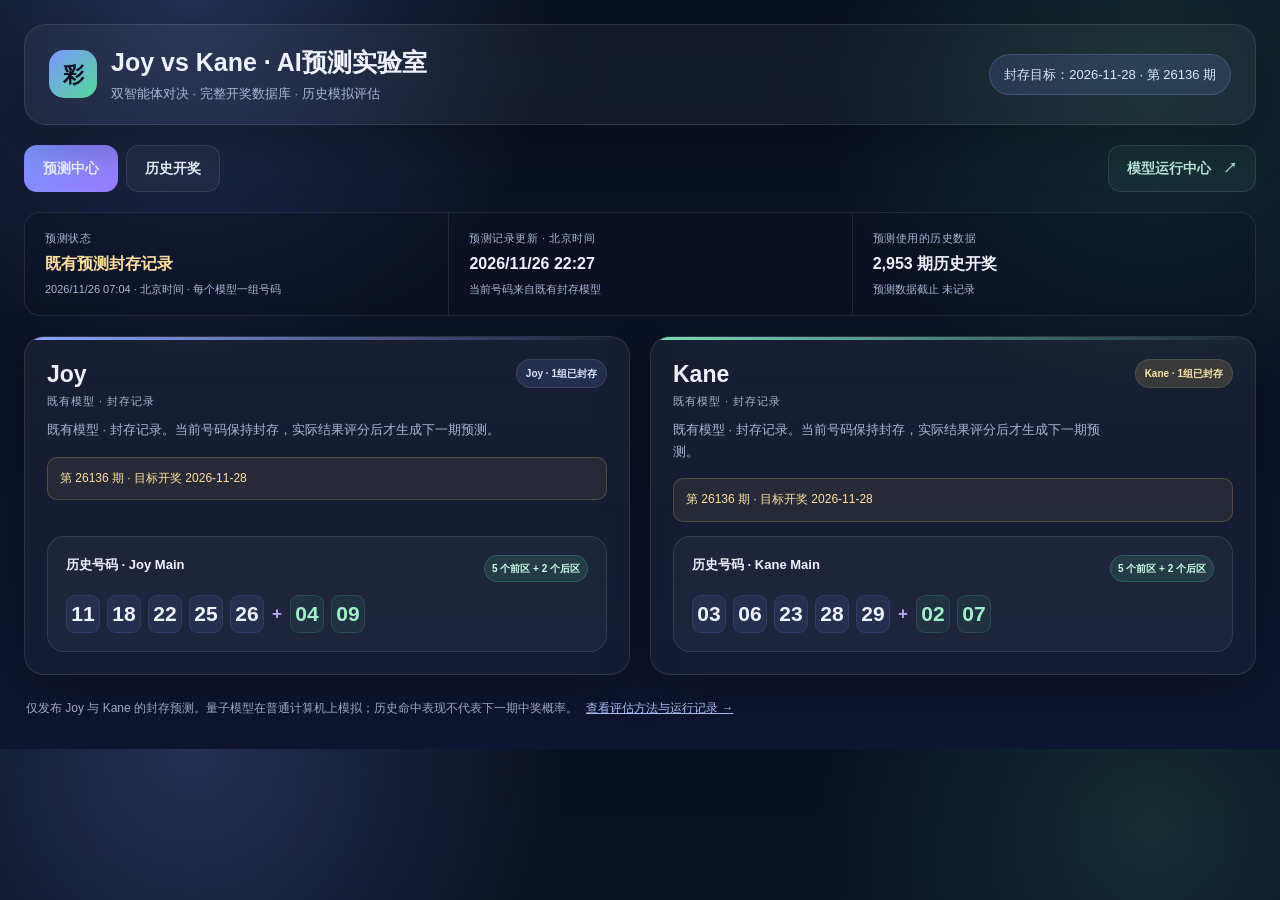
==== commit a9dcbff6: "Implement distinct quantum models and batch-only chronological learning loop" ====
--- a/index.html
+++ b/index.html
@@ -36,7 +36,7 @@
     <section id="prediction" class="page active" role="tabpanel" aria-labelledby="tab-prediction">
       <div class="prediction-overview" aria-label="预测与数据状态" aria-live="polite">
         <div><span class="overview-label">预测状态</span><strong id="homeLockStatus">正在检查封存记录</strong><span id="homeLockDetail">Joy / Kane · 每期各一组号码</span></div>
-        <div><span class="overview-label">模型数据更新 · 北京时间</span><strong id="homeUpdatedAt">—</strong><span id="homeVersion">正在读取当前版本</span></div>
+        <div><span class="overview-label">预测记录更新 · 北京时间</span><strong id="homeUpdatedAt">—</strong><span id="homeVersion">正在读取当前版本</span></div>
         <div><span class="overview-label">预测使用的历史数据</span><strong id="homeArchiveCount">—</strong><span id="homeArchiveThrough">正在读取数据截止日期</span></div>
       </div>
       <div class="grid">
@@ -44,7 +44,7 @@
           <div class="section-head">
             <div>
               <h2>Joy <span class="agent-role">独立预测模型</span></h2>
-              <div class="muted">Joy 的独立AI模型 · 严格逐期预测，开奖后学习。</div>
+              <div class="muted">先核对模型版本与封存状态，再展示本期号码。</div>
             </div>
             <span class="badge blue">Joy · 1组主预测</span>
           </div>
@@ -58,7 +58,7 @@
           <div class="section-head">
             <div>
               <h2>Kane <span class="agent-role">独立挑战模型</span></h2>
-              <div class="muted">独立训练与评分，每期向 Joy 发起挑战。</div>
+              <div class="muted">独立模型、独立训练，与 Joy 在同一期次比较命中。</div>
             </div>
             <span class="badge gold">Kane · 1组挑战预测</span>
           </div>
@@ -68,28 +68,8 @@
           </div>
         </div>
 
-        <div id="cheePredictionCard" class="card chee-card">
-          <div class="section-head">
-            <div>
-              <h2>Feel the Chee <span class="agent-role">河图洛书公式</span></h2>
-              <div class="muted">独立公式模型：只按河图洛书、目标期号与开奖日期计算，不使用历史开奖学习。</div>
-            </div>
-            <span class="badge gold">2组结果 · 公式计算</span>
-          </div>
-          <p id="cheeStatus" class="forecast-meta" aria-live="polite">正在核对公式结果的目标期次...</p>
-          <div class="chee-bars">
-            <div class="chee-row"><span>金</span><div class="bar"><div class="fill" style="width:0%"></div></div><span>0</span></div>
-            <div class="chee-row"><span>火</span><div class="bar"><div class="fill" style="width:0%"></div></div><span>0</span></div>
-            <div class="chee-row"><span>土</span><div class="bar"><div class="fill" style="width:0%"></div></div><span>0</span></div>
-            <div class="chee-row"><span>木</span><div class="bar"><div class="fill" style="width:0%"></div></div><span>0</span></div>
-            <div class="chee-row"><span>水</span><div class="bar"><div class="fill" style="width:0%"></div></div><span>0</span></div>
-          </div>
-          <div class="forecast-list">
-            <div class="forecast"><div class="muted">正在运行河图洛书公式...</div></div>
-          </div>
-        </div>
       </div>
-      <p class="prediction-note">号码用于模型实验与结果复盘。历史命中表现和 Chee 值不代表下一期中奖概率。<a href="./simulation.html">查看评估方法与运行记录 →</a></p>
+      <p class="prediction-note">仅发布 Joy 与 Kane 的封存预测。量子模型在普通计算机上模拟；历史命中表现不代表下一期中奖概率。<a href="./simulation.html">查看评估方法与运行记录 →</a></p>
     </section>
 
     <section id="admin" class="page" role="tabpanel" aria-labelledby="tab-admin" hidden>
@@ -147,8 +127,7 @@
   </div>
 </div>
 
-<script src="./assets/app.js?v=20261126-review1"></script>
-<script src="./assets/chee-runtime.js?v=20261126-review1"></script>
-<script src="./assets/joy-kane.js?v=20261126-optimizer-removed"></script>
+<script src="./assets/app.js?v=20261126-quantum-v2"></script>
+<script src="./assets/joy-kane.js?v=20261126-quantum-v2"></script>
 </body>
 </html>
